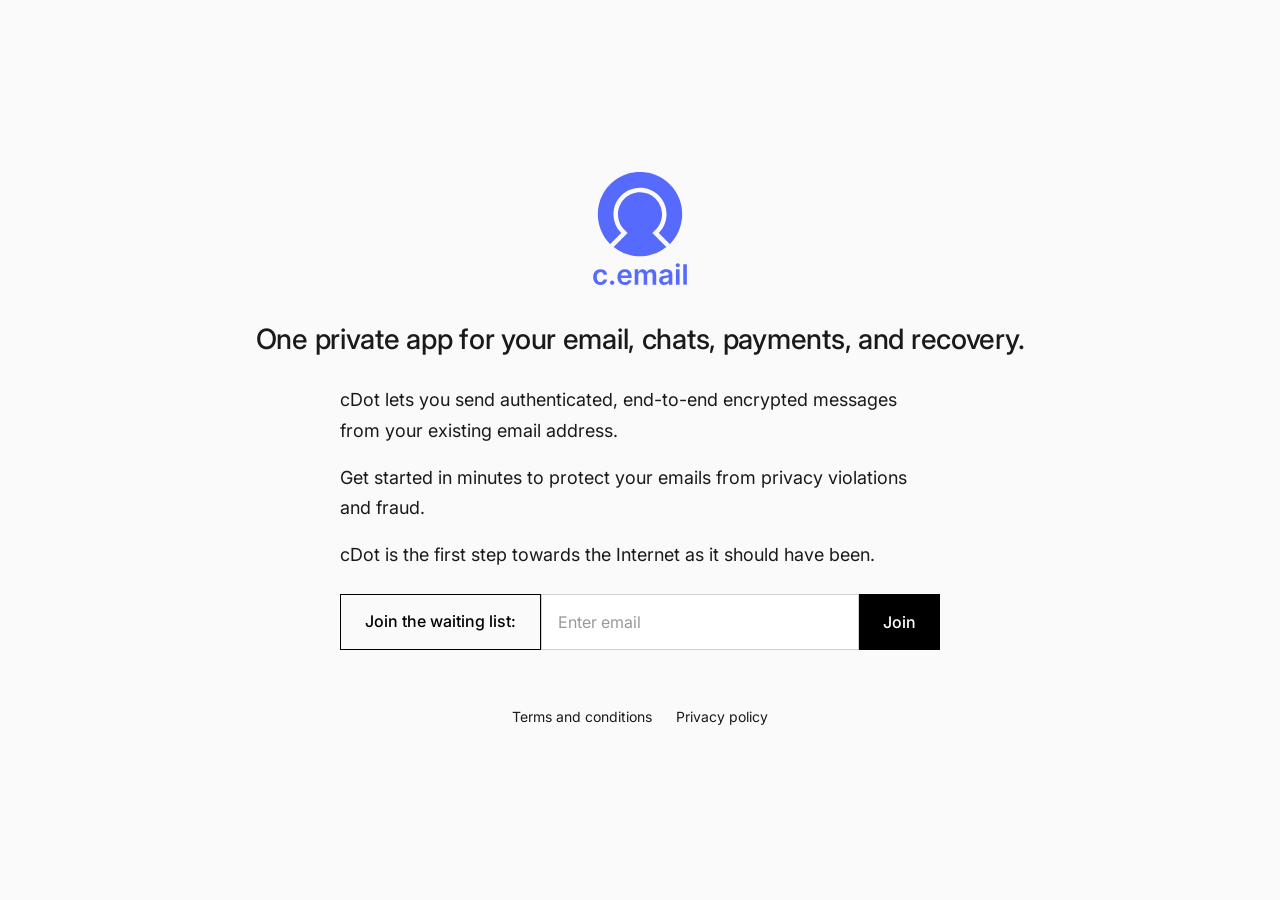
==== public/index.html @ 8ad4e6ab "change c.email to c.dot" ====
<!doctype html>
<html lang="en">
  <head>
    <meta charset="UTF-8" />
    <meta name="viewport" content="width=device-width, initial-scale=1.0" />
    <meta
      name="description"
      content="cDot - one private app for your email, chats, payments, and recovery."
    />
    <title>cDot</title>
    <link rel="preconnect" href="https://fonts.googleapis.com" />
    <link rel="preconnect" href="https://fonts.gstatic.com" crossorigin />
    <link
      href="https://fonts.googleapis.com/css2?family=Inter:wght@400;500;600;700&display=swap"
      rel="stylesheet"
    />
    <link rel="stylesheet" href="styles.css" />
    <link rel="icon" type="image/png" href="/favicon-96x96.png" sizes="96x96" />
    <link rel="icon" type="image/svg+xml" href="/favicon.svg" />
    <link rel="shortcut icon" href="/favicon.ico" />
    <link rel="apple-touch-icon" sizes="180x180" href="/apple-touch-icon.png" />
    <link rel="manifest" href="/site.webmanifest" />
  </head>
  <body>
    <main class="container">
      <div class="content">
        <img src="assets/logo.svg" alt="c.email logo" class="logo" />

        <p class="slogan">One private app for your email, chats, payments, and recovery.</p>

        <div class="description">
          <p>
            cDot lets you send authenticated, end-to-end encrypted messages
            from your existing email address.
          </p>
          <p>
            Get started in minutes to protect your emails from privacy
            violations and fraud.
          </p>
          <p>
            cDot is the first step towards the Internet as it should have
            been.
          </p>
        </div>

        <form
          name="waiting-list"
          method="POST"
          netlify
          class="waiting-list-form"
          id="waiting-list-form"
        >
          <input type="hidden" name="form-name" value="waiting-list" />
          <div class="form-group">
            <div class="button-banner">Join the waiting list:</div>
            <input
              type="email"
              name="email"
              placeholder="Enter email"
              required
              class="email-input"
            />
            <button type="submit" class="button-banner submit-button">
              Join
            </button>
          </div>
        </form>

        <div
          class="thank-you-message"
          id="thank-you-message"
          style="display: none"
        >
          <p>Thank you for joining! We'll be in touch soon.</p>
        </div>

        <footer class="footer">
          <a href="terms.html">Terms and conditions</a>
          <a href="privacy.html">Privacy policy</a>
        </footer>
      </div>
    </main>

    <script src="script.js"></script>
  </body>
</html>
---- public/styles.css ----
/* Reset and base styles */
* {
    margin: 0;
    padding: 0;
    box-sizing: border-box;
}

body {
    font-family: 'Inter', -apple-system, BlinkMacSystemFont, 'Segoe UI', Roboto, Oxygen, Ubuntu, Cantarell, sans-serif;
    background-color: #fafafa;
    color: #1a1a1a;
    line-height: 1.6;
    min-height: 100vh;
    display: flex;
    align-items: center;
    justify-content: center;
    padding: 20px;
}

.container {
    width: 100%;
    max-width: 800px;
    margin: 0 auto;
}

.content {
    text-align: center;
    display: flex;
    flex-direction: column;
    align-items: center;
    gap: 24px;
}

/* Logo */
.logo {
    width: 100px;
    height: auto;
    margin-bottom: 8px;
}

/* Brand name */
.brand-name {
    font-size: clamp(32px, 5vw, 48px);
    font-weight: 700;
    color: #1a1a1a;
    margin: 0;
    letter-spacing: -0.02em;
}

/* Slogan */
.slogan {
    font-size: clamp(20px, 3vw, 28px);
    font-weight: 500;
    color: #1a1a1a;
    margin: 0;
    letter-spacing: -0.01em;
}

/* Description paragraphs */
.description {
    text-align: left;
    max-width: 600px;
    margin: 0 auto;
}

.description p {
    font-size: clamp(16px, 2vw, 18px);
    font-weight: 400;
    color: #1a1a1a;
    margin-bottom: 16px;
    line-height: 1.7;
}

.description p:last-child {
    margin-bottom: 0;
}

/* Form */
.waiting-list-form {
    width: 100%;
    max-width: 600px;
    margin: 0 auto;
}

.form-group {
    display: flex;
    gap: 0;
    width: 100%;
    flex-wrap: wrap;
}

.button-banner {
    border: 1px solid #000000;
    color: #000000;
    padding: 14px 24px;
    font-family: 'Inter', sans-serif;
    font-size: clamp(14px, 2vw, 16px);
    font-weight: 500;
    white-space: nowrap;
    flex-shrink: 0;
    transition: background-color 0.2s ease;
}

.submit-button {
    cursor: pointer;
    background-color: #000000;
    border: none;
    color: #ffffff;
}

.submit-button:hover {
    background-color: #333333;
}

.submit-button:active {
    background-color: #1a1a1a;
}

.email-input {
    flex: 1;
    min-width: 200px;
    padding: 14px 16px;
    border: 1px solid #d0d0d0;
    font-family: 'Inter', sans-serif;
    font-size: clamp(14px, 2vw, 16px);
    color: #1a1a1a;
    background-color: #ffffff;
    outline: none;
    transition: border-color 0.2s ease;
}

.email-input:focus {
    border-color: #000000;
}

.email-input::placeholder {
    color: #999999;
}

/* Thank you message */
.thank-you-message {
    width: 100%;
    max-width: 600px;
    margin: 0 auto;
    padding: 14px 24px;
    background-color: #f0f0f0;
    border: 1px solid #d0d0d0;
    border-radius: 4px;
}

.thank-you-message p {
    font-size: clamp(14px, 2vw, 16px);
    font-weight: 500;
    color: #1a1a1a;
    margin: 0;
    text-align: center;
}

/* Footer */
.footer {
    display: flex;
    justify-content: center;
    align-items: center;
    gap: 24px;
    width: 100%;
    max-width: 600px;
    margin-left: auto;
    margin-right: auto;
    margin-top: 8px;
    padding-top: 24px;
}

.footer a {
    font-size: clamp(12px, 1.5vw, 14px);
    color: #1a1a1a;
    text-decoration: none;
    font-weight: 400;
    transition: color 0.2s ease;
}

.footer a:hover {
    color: #666666;
    text-decoration: underline;
}

/* Responsive adjustments */
@media (max-width: 767px) {
    body {
        padding: 16px;
    }
    
    .content {
        gap: 20px;
    }
    
    .logo {
        width: 80px;
    }
    
    .form-group {
        flex-direction: column;
    }
    
    .submit-button {
        width: 100%;
    }
    
    .email-input {
        width: 100%;
    }
    
    .footer {
    margin: 0 auto;
        flex-direction: column;
        align-items: center;
        gap: 12px;
    }
}

@media (min-width: 1920px) {
    .container {
        max-width: 900px;
    }
}
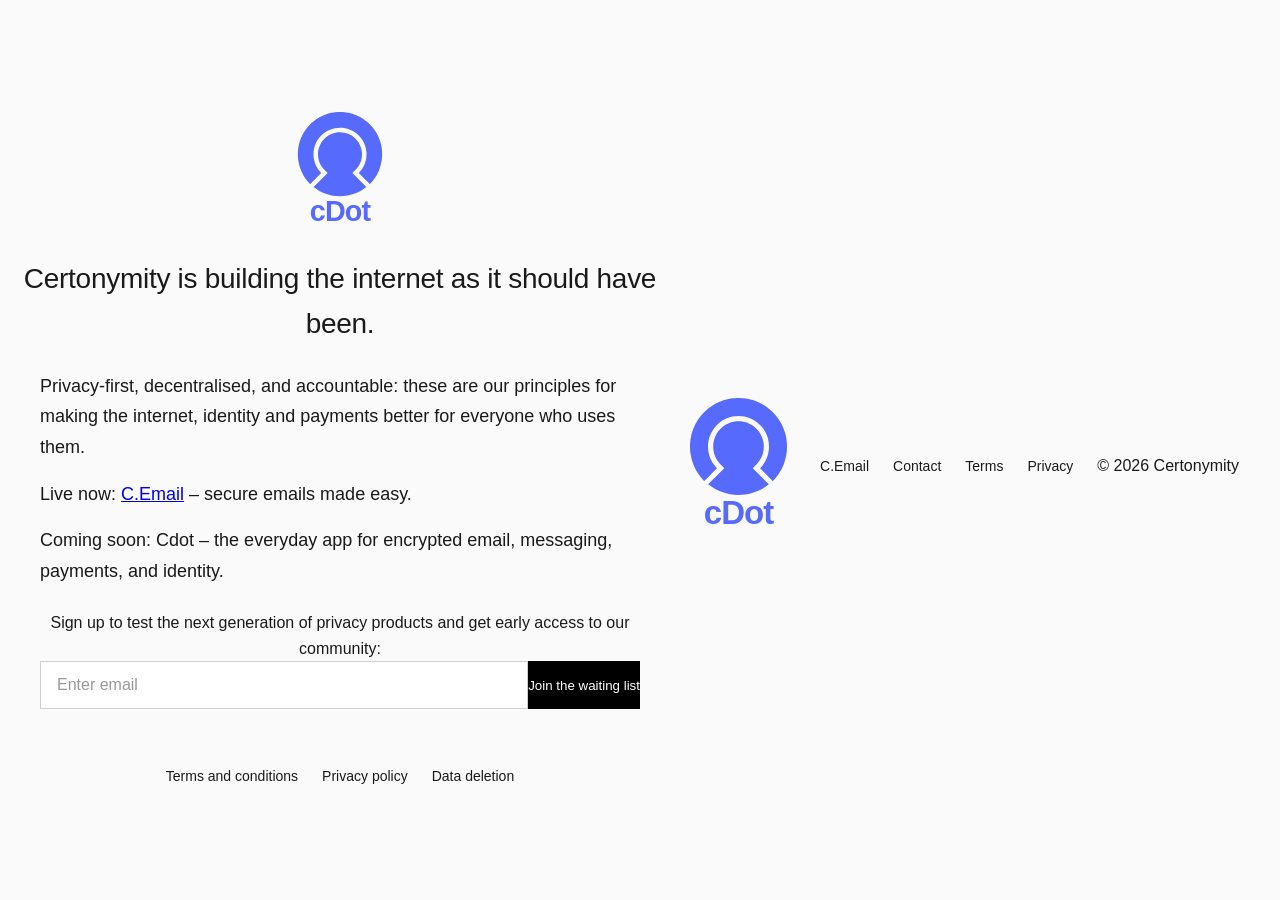
==== commit 07d22c49: "added a page that details how to delete email content" ====
--- a/public/index.html
+++ b/public/index.html
@@ -1,86 +1,57 @@
-<!doctype html>
+<!DOCTYPE html>
 <html lang="en">
-  <head>
-    <meta charset="UTF-8" />
-    <meta name="viewport" content="width=device-width, initial-scale=1.0" />
-    <meta
-      name="description"
-      content="cDot - one private app for your email, chats, payments, and recovery."
-    />
-    <title>cDot</title>
-    <link rel="preconnect" href="https://fonts.googleapis.com" />
-    <link rel="preconnect" href="https://fonts.gstatic.com" crossorigin />
-    <link
-      href="https://fonts.googleapis.com/css2?family=Inter:wght@400;500;600;700&display=swap"
-      rel="stylesheet"
-    />
-    <link rel="stylesheet" href="styles.css" />
-    <link rel="icon" type="image/png" href="/favicon-96x96.png" sizes="96x96" />
-    <link rel="icon" type="image/svg+xml" href="/favicon.svg" />
-    <link rel="shortcut icon" href="/favicon.ico" />
-    <link rel="apple-touch-icon" sizes="180x180" href="/apple-touch-icon.png" />
-    <link rel="manifest" href="/site.webmanifest" />
-  </head>
-  <body>
+<head>
+    <meta charset="UTF-8">
+    <meta name="viewport" content="width=device-width, initial-scale=1.0">
+    <meta name="description" content="Certonymity is building the internet as it should have been.">
+    <title>Certonymity</title>
+    <link rel="stylesheet" href="./styles.css">
+    <link rel="icon" type="image/svg+xml" href="./assets/logo.svg">
+</head>
+<body class="home">
     <main class="container">
       <div class="content">
-        <img src="assets/logo.svg" alt="c.email logo" class="logo" />
+        <img src="assets/logo.svg" alt="cDot logo" class="logo" />
 
-        <p class="slogan">One private app for your email, chats, payments, and recovery.</p>
+        <p class="slogan">Certonymity is building the internet as it should have been.</p>
 
         <div class="description">
-          <p>
-            cDot lets you send authenticated, end-to-end encrypted messages
-            from your existing email address.
-          </p>
-          <p>
-            Get started in minutes to protect your emails from privacy
-            violations and fraud.
-          </p>
-          <p>
-            cDot is the first step towards the Internet as it should have
-            been.
-          </p>
+          <p>Privacy-first, decentralised, and accountable: these are our principles for making the internet, identity and payments better for everyone who uses them.</p>
+          <p>Live now: <a href="https://c.email/">C.Email</a> – secure emails made easy.</p>
+          <p>Coming soon: Cdot – the everyday app for encrypted email, messaging, payments, and identity.</p>
         </div>
 
-        <form
-          name="waiting-list"
-          method="POST"
-          netlify
-          class="waiting-list-form"
-          id="waiting-list-form"
-        >
-          <input type="hidden" name="form-name" value="waiting-list" />
+        <form class="waiting-list-form" id="waiting-list-form" method="POST" name="waiting-list" action="/?success=true">
+          <input type="hidden" name="form-name" value="waiting-list">
+          <p class="form-label">Sign up to test the next generation of privacy products and get early access to our community:</p>
           <div class="form-group">
-            <div class="button-banner">Join the waiting list:</div>
-            <input
-              type="email"
-              name="email"
-              placeholder="Enter email"
-              required
-              class="email-input"
-            />
-            <button type="submit" class="button-banner submit-button">
-              Join
-            </button>
+            <input type="email" name="email" placeholder="Enter email" required class="email-input">
+            <button type="submit" class="submit-button">Join the waiting list</button>
           </div>
         </form>
 
-        <div
-          class="thank-you-message"
-          id="thank-you-message"
-          style="display: none"
-        >
+        <div class="thank-you-message" id="thank-you-message" style="display: none">
           <p>Thank you for joining! We'll be in touch soon.</p>
         </div>
 
         <footer class="footer">
           <a href="terms.html">Terms and conditions</a>
           <a href="privacy.html">Privacy policy</a>
+          <a href="cemail-data-deletion.html">Data deletion</a>
         </footer>
       </div>
     </main>
 
-    <script src="script.js"></script>
-  </body>
+    <footer class="footer">
+      <a href="./index.html" class="footer-logo"><img src="./assets/logo.svg" alt="Certonymity"></a>
+      <a href="https://c.email/">C.Email</a>
+
+      <a href="mailto:info@certonymity.com">Contact</a>
+      <a href="./terms/">Terms</a>
+      <a href="./privacy/">Privacy</a>
+      <span class="footer-copyright">&copy; 2026 Certonymity</span>
+    </footer>
+
+    <script src="./script.js"></script>
+</body>
 </html>
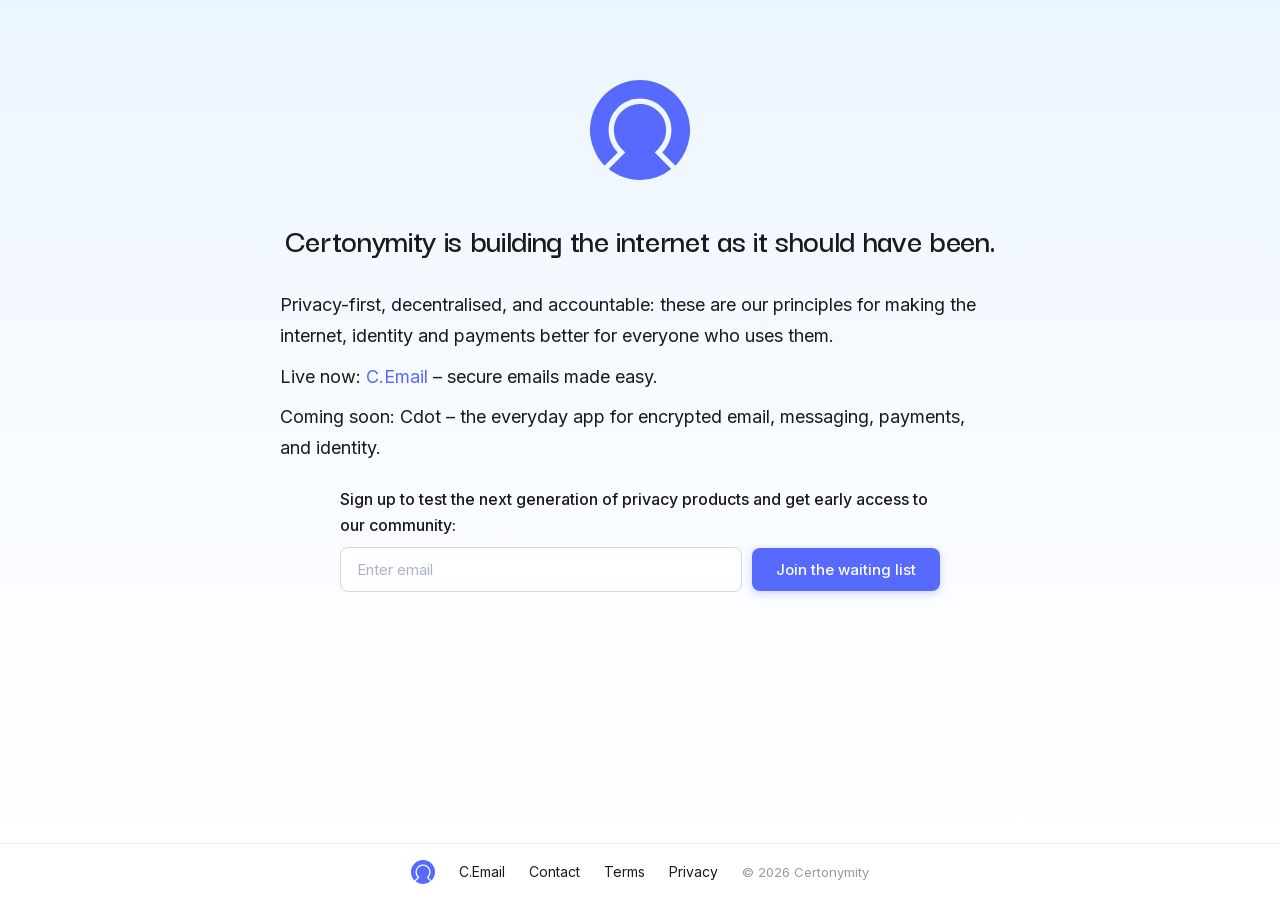
==== commit 53f3bbbe: "Rebrand to Certonymity: redesigned homepage, self-hosted fonts, clean URLs - New design: Darker Grot" ====
--- a/public/index.html
+++ b/public/index.html
@@ -11,7 +11,7 @@
 <body class="home">
     <main class="container">
       <div class="content">
-        <img src="assets/logo.svg" alt="cDot logo" class="logo" />
+        <img src="./assets/logo.svg" alt="Certonymity logo" class="logo">
 
         <p class="slogan">Certonymity is building the internet as it should have been.</p>
 
@@ -33,12 +33,6 @@
         <div class="thank-you-message" id="thank-you-message" style="display: none">
           <p>Thank you for joining! We'll be in touch soon.</p>
         </div>
-
-        <footer class="footer">
-          <a href="terms.html">Terms and conditions</a>
-          <a href="privacy.html">Privacy policy</a>
-          <a href="cemail-data-deletion.html">Data deletion</a>
-        </footer>
       </div>
     </main>
 
--- a/public/styles.css
+++ b/public/styles.css
@@ -1,29 +1,56 @@
-/* Reset and base styles */
-* {
+@font-face {
+    font-family: 'Darker Grotesque';
+    src: url('./fonts/darker-grotesque-600.woff2') format('woff2');
+    font-weight: 600;
+    font-style: normal;
+    font-display: swap;
+}
+
+@font-face {
+    font-family: 'Inter';
+    src: url('./fonts/inter-variable.woff2') format('woff2');
+    font-weight: 100 900;
+    font-style: normal;
+    font-display: swap;
+}
+
+/* ─── Reset ─────────────────────────────────────────── */
+
+*, ::before, ::after {
     margin: 0;
     padding: 0;
     box-sizing: border-box;
 }
 
+/* ─── Base ───────────────────────────────────────────── */
+
 body {
-    font-family: 'Inter', -apple-system, BlinkMacSystemFont, 'Segoe UI', Roboto, Oxygen, Ubuntu, Cantarell, sans-serif;
-    background-color: #fafafa;
+    font-family: 'Inter', -apple-system, BlinkMacSystemFont, 'Segoe UI', sans-serif;
     color: #1a1a1a;
     line-height: 1.6;
+    -webkit-font-smoothing: antialiased;
+}
+
+/* ─── Homepage layout ────────────────────────────────── */
+
+body.home {
+    background: linear-gradient(to bottom, #EBF5FF 0%, #f8fbff 50%, #ffffff 100%);
     min-height: 100vh;
     display: flex;
-    align-items: center;
+    align-items: flex-start;
     justify-content: center;
-    padding: 20px;
-}
-
-.container {
+    padding: 80px 20px 20px;
+}
+
+body.home .container {
     width: 100%;
     max-width: 800px;
-    margin: 0 auto;
-}
-
-.content {
+    min-height: calc(100vh - 100px);
+    display: flex;
+    flex-direction: column;
+}
+
+body.home .content {
     text-align: center;
     display: flex;
     flex-direction: column;
@@ -31,35 +58,53 @@
     gap: 24px;
 }
 
-/* Logo */
+/* ─── Legal pages layout ─────────────────────────────── */
+
+body.legal {
+    background-color: #ffffff;
+    min-height: 100vh;
+    display: flex;
+    flex-direction: column;
+    align-items: stretch;
+    padding: 60px 20px 40px;
+}
+
+body.legal .container {
+    width: 100%;
+    max-width: 800px;
+    margin: 0 auto;
+    flex: 1;
+}
+
+body.legal .content {
+    display: flex;
+    flex-direction: column;
+}
+
+/* ─── Logo (homepage) ────────────────────────────────── */
+
 .logo {
     width: 100px;
     height: auto;
     margin-bottom: 8px;
 }
 
-/* Brand name */
-.brand-name {
-    font-size: clamp(32px, 5vw, 48px);
-    font-weight: 700;
-    color: #1a1a1a;
-    margin: 0;
-    letter-spacing: -0.02em;
-}
-
-/* Slogan */
+/* ─── Slogan / H1 ────────────────────────────────────── */
+
 .slogan {
-    font-size: clamp(20px, 3vw, 28px);
-    font-weight: 500;
+    font-family: 'Darker Grotesque', sans-serif;
+    font-size: clamp(24px, 3.5vw, 34px);
+    font-weight: 600;
     color: #1a1a1a;
     margin: 0;
     letter-spacing: -0.01em;
 }
 
-/* Description paragraphs */
+/* ─── Description ────────────────────────────────────── */
+
 .description {
     text-align: left;
-    max-width: 600px;
+    max-width: 720px;
     margin: 0 auto;
 }
 
@@ -67,7 +112,7 @@
     font-size: clamp(16px, 2vw, 18px);
     font-weight: 400;
     color: #1a1a1a;
-    margin-bottom: 16px;
+    margin-bottom: 10px;
     line-height: 1.7;
 }
 
@@ -75,7 +120,25 @@
     margin-bottom: 0;
 }
 
-/* Form */
+.description a {
+    color: #566afd;
+    text-decoration: none;
+}
+
+.description a:hover {
+    text-decoration: underline;
+}
+
+/* ─── Waitlist form ──────────────────────────────────── */
+
+.form-label {
+    font-size: clamp(14px, 2vw, 16px);
+    font-weight: 500;
+    color: #1a1a1a;
+    margin-bottom: 8px;
+    text-align: left;
+}
+
 .waiting-list-form {
     width: 100%;
     max-width: 600px;
@@ -84,60 +147,62 @@
 
 .form-group {
     display: flex;
-    gap: 0;
+    gap: 10px;
     width: 100%;
     flex-wrap: wrap;
-}
-
-.button-banner {
-    border: 1px solid #000000;
-    color: #000000;
-    padding: 14px 24px;
+    align-items: center;
+}
+
+.email-input {
+    flex: 1;
+    min-width: 200px;
+    padding: 12px 16px;
+    border: 1px solid #ccd9f0;
+    border-radius: 8px;
     font-family: 'Inter', sans-serif;
-    font-size: clamp(14px, 2vw, 16px);
+    font-size: clamp(14px, 2vw, 15px);
+    color: #1a1a1a;
+    background-color: #ffffff;
+    outline: none;
+    transition: border-color 0.2s ease, box-shadow 0.2s ease;
+}
+
+.email-input:focus {
+    border-color: #566afd;
+    box-shadow: 0 0 0 3px rgba(86, 106, 253, 0.12);
+}
+
+.email-input::placeholder {
+    color: #aab4c8;
+}
+
+.submit-button {
+    cursor: pointer;
+    background-color: #566afd;
+    border: none;
+    border-radius: 8px;
+    color: #ffffff;
+    padding: 12px 24px;
+    font-family: 'Inter', sans-serif;
+    font-size: clamp(14px, 2vw, 15px);
     font-weight: 500;
     white-space: nowrap;
     flex-shrink: 0;
-    transition: background-color 0.2s ease;
-}
-
-.submit-button {
-    cursor: pointer;
-    background-color: #000000;
-    border: none;
-    color: #ffffff;
+    transition: background-color 0.2s ease, box-shadow 0.2s ease;
+    box-shadow: 0 2px 8px rgba(86, 106, 253, 0.3);
 }
 
 .submit-button:hover {
-    background-color: #333333;
+    background-color: #4557e0;
+    box-shadow: 0 4px 12px rgba(86, 106, 253, 0.4);
 }
 
 .submit-button:active {
-    background-color: #1a1a1a;
-}
-
-.email-input {
-    flex: 1;
-    min-width: 200px;
-    padding: 14px 16px;
-    border: 1px solid #d0d0d0;
-    font-family: 'Inter', sans-serif;
-    font-size: clamp(14px, 2vw, 16px);
-    color: #1a1a1a;
-    background-color: #ffffff;
-    outline: none;
-    transition: border-color 0.2s ease;
-}
-
-.email-input:focus {
-    border-color: #000000;
-}
-
-.email-input::placeholder {
-    color: #999999;
-}
-
-/* Thank you message */
+    background-color: #3a48c8;
+}
+
+/* ─── Thank you message ──────────────────────────────── */
+
 .thank-you-message {
     width: 100%;
     max-width: 600px;
@@ -156,18 +221,91 @@
     text-align: center;
 }
 
-/* Footer */
+/* ─── Legal page content ─────────────────────────────── */
+
+.back-link {
+    display: inline-block;
+    margin-bottom: 32px;
+    color: #566afd;
+    text-decoration: none;
+    font-size: 14px;
+    font-weight: 500;
+    align-self: flex-start;
+}
+
+.back-link:hover {
+    text-decoration: underline;
+}
+
+.page-content {
+    text-align: left;
+    max-width: 800px;
+    margin: 0 auto;
+}
+
+.page-content h1 {
+    font-family: 'Darker Grotesque', sans-serif;
+    font-size: clamp(28px, 4vw, 38px);
+    font-weight: 600;
+    margin-bottom: 24px;
+    color: #1a1a1a;
+    letter-spacing: -0.01em;
+}
+
+.page-content h2 {
+    font-family: 'Darker Grotesque', sans-serif;
+    font-size: clamp(18px, 2.5vw, 22px);
+    font-weight: 600;
+    margin-top: 32px;
+    margin-bottom: 12px;
+    color: #1a1a1a;
+    letter-spacing: -0.01em;
+}
+
+.page-content p {
+    font-size: clamp(15px, 2vw, 17px);
+    line-height: 1.7;
+    margin-bottom: 16px;
+    color: #3a3a3a;
+}
+
+.page-content a {
+    color: #566afd;
+    text-decoration: none;
+}
+
+.page-content a:hover {
+    text-decoration: underline;
+}
+
+.last-updated {
+    font-size: 13px;
+    color: #999999;
+    margin-top: 48px;
+}
+
+/* ─── Footer ─────────────────────────────────────────── */
+
 .footer {
     display: flex;
     justify-content: center;
     align-items: center;
     gap: 24px;
-    width: 100%;
-    max-width: 600px;
-    margin-left: auto;
-    margin-right: auto;
-    margin-top: 8px;
-    padding-top: 24px;
+    padding: 16px 24px;
+    border-top: 1px solid rgba(86, 106, 253, 0.1);
+    background-color: rgba(255, 255, 255, 0.85);
+}
+
+body.home .footer {
+    position: fixed;
+    bottom: 0;
+    left: 0;
+    right: 0;
+    backdrop-filter: blur(8px);
+}
+
+body.legal .footer {
+    margin-top: 48px;
 }
 
 .footer a {
@@ -183,42 +321,70 @@
     text-decoration: underline;
 }
 
-/* Responsive adjustments */
+.footer-logo img {
+    height: 24px;
+    width: auto;
+    display: block;
+}
+
+.footer-copyright {
+    font-size: clamp(11px, 1.5vw, 13px);
+    color: #999999;
+    white-space: nowrap;
+}
+
+/* ─── Responsive ─────────────────────────────────────── */
+
 @media (max-width: 767px) {
-    body {
-        padding: 16px;
-    }
-    
+    body.home {
+        padding: 40px 16px 80px; /* extra bottom padding clears fixed footer */
+    }
+
+    body.legal {
+        padding: 40px 16px 24px;
+    }
+
+    .logo {
+        width: 80px;
+    }
+
     .content {
         gap: 20px;
     }
-    
-    .logo {
-        width: 80px;
-    }
-    
+
+    .slogan {
+        font-size: clamp(26px, 7vw, 34px);
+    }
+
+    .description {
+        text-align: center;
+    }
+
+    .form-label {
+        text-align: center;
+    }
+
     .form-group {
         flex-direction: column;
     }
-    
+
     .submit-button {
         width: 100%;
     }
-    
+
     .email-input {
         width: 100%;
     }
-    
+
     .footer {
-    margin: 0 auto;
-        flex-direction: column;
-        align-items: center;
-        gap: 12px;
+        flex-wrap: wrap;
+        gap: 12px 20px;
+        padding: 12px 16px;
     }
 }
 
 @media (min-width: 1920px) {
-    .container {
+    body.home .container {
         max-width: 900px;
     }
 }
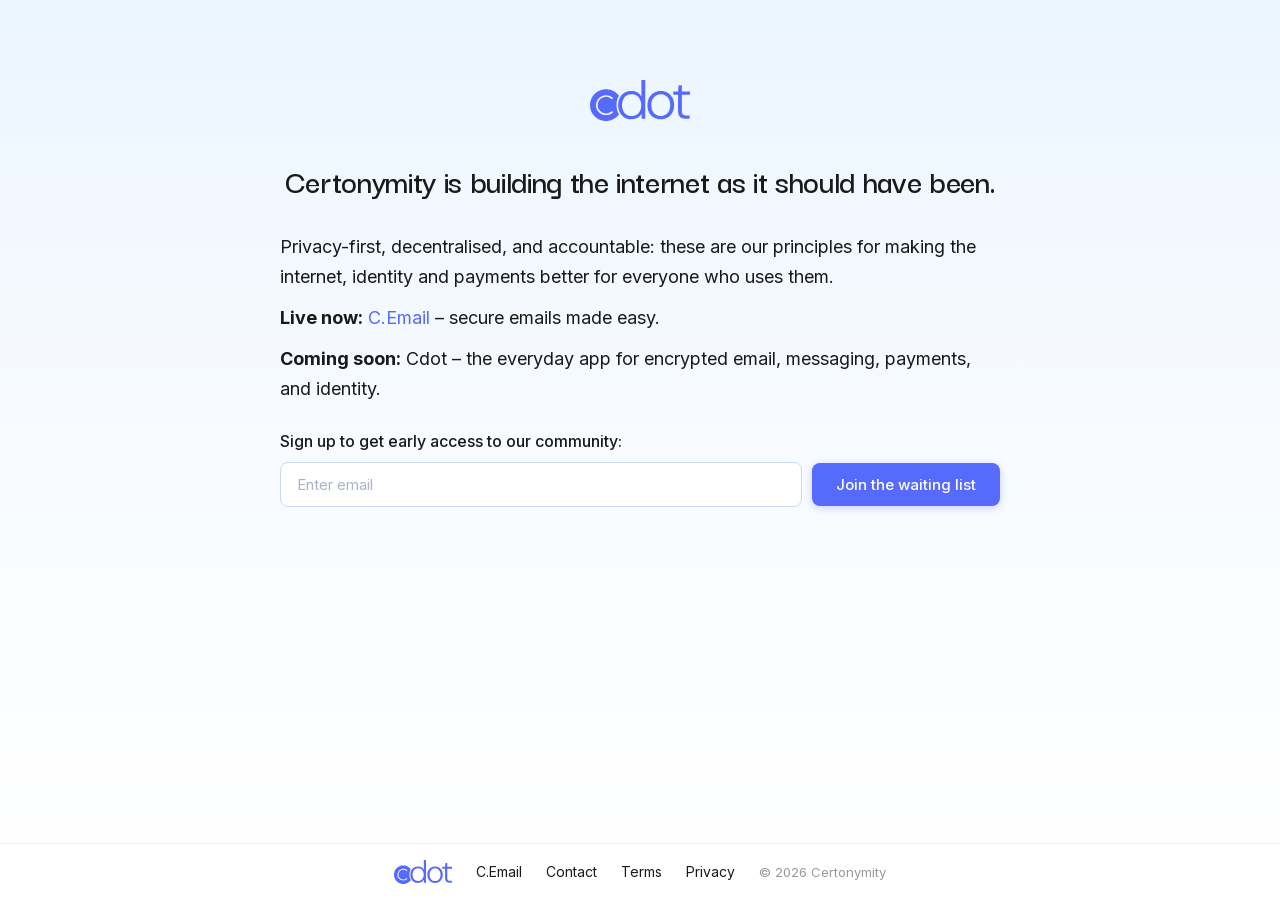
==== commit 7838b2b8: "Update logo, copy tweaks, form label shortening, wider description" ====
--- a/public/index.html
+++ b/public/index.html
@@ -17,13 +17,13 @@
 
         <div class="description">
           <p>Privacy-first, decentralised, and accountable: these are our principles for making the internet, identity and payments better for everyone who uses them.</p>
-          <p>Live now: <a href="https://c.email/">C.Email</a> – secure emails made easy.</p>
-          <p>Coming soon: Cdot – the everyday app for encrypted email, messaging, payments, and identity.</p>
+          <p><strong>Live now:</strong> <a href="https://c.email/">C.Email</a> – secure emails made easy.</p>
+          <p><strong>Coming soon:</strong> Cdot – the everyday app for encrypted email, messaging, payments, and identity.</p>
         </div>
 
         <form class="waiting-list-form" id="waiting-list-form" method="POST" name="waiting-list" action="/?success=true">
           <input type="hidden" name="form-name" value="waiting-list">
-          <p class="form-label">Sign up to test the next generation of privacy products and get early access to our community:</p>
+          <p class="form-label">Sign up to get early access to our community:</p>
           <div class="form-group">
             <input type="email" name="email" placeholder="Enter email" required class="email-input">
             <button type="submit" class="submit-button">Join the waiting list</button>
--- a/public/styles.css
+++ b/public/styles.css
@@ -141,7 +141,7 @@
 
 .waiting-list-form {
     width: 100%;
-    max-width: 600px;
+    max-width: 720px;
     margin: 0 auto;
 }
 
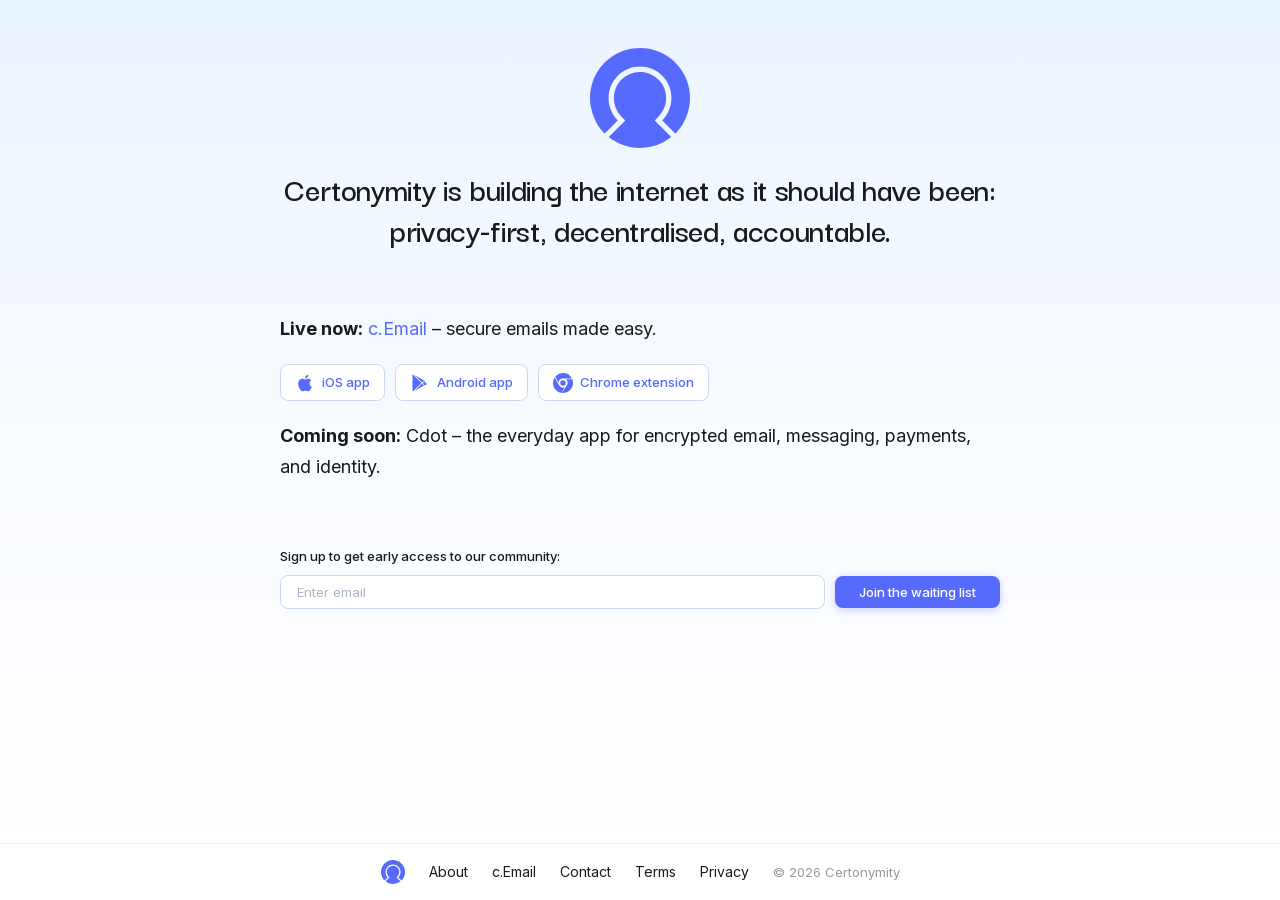
==== commit d4d50c4d: "SEO, AI visibility, audit fixes, and About page Audit fixes: - Merge duplicate .footer CSS rules int" ====
--- a/public/index.html
+++ b/public/index.html
@@ -3,8 +3,36 @@
 <head>
     <meta charset="UTF-8">
     <meta name="viewport" content="width=device-width, initial-scale=1.0">
-    <meta name="description" content="Certonymity is building the internet as it should have been.">
+    <meta name="description" content="Certonymity is building the internet as it should have been: privacy-first, decentralised, accountable.">
+    <meta property="og:title" content="Certonymity">
+    <meta property="og:description" content="Certonymity is building the internet as it should have been: privacy-first, decentralised, accountable.">
+    <meta property="og:type" content="website">
+    <meta property="og:url" content="https://certonymity.com/">
+    <meta property="og:image" content="https://certonymity.com/assets/og-image.png">
+    <meta name="twitter:card" content="summary_large_image">
+    <meta name="twitter:title" content="Certonymity">
+    <meta name="twitter:description" content="Certonymity is building the internet as it should have been: privacy-first, decentralised, accountable.">
+    <meta name="twitter:image" content="https://certonymity.com/assets/og-image.png">
+    <link rel="canonical" href="https://certonymity.com/">
     <title>Certonymity</title>
+    <script type="application/ld+json">
+    {
+      "@context": "https://schema.org",
+      "@type": "Organization",
+      "name": "Certonymity",
+      "url": "https://certonymity.com/",
+      "description": "Certonymity is building the internet as it should have been: privacy-first, decentralised, and accountable.",
+      "contactPoint": {
+        "@type": "ContactPoint",
+        "email": "info@certonymity.com"
+      },
+      "sameAs": [
+        "https://apps.apple.com/gb/app/c-email-secure-email/id6787208131",
+        "https://play.google.com/store/apps/details?id=org.certonym.c.email",
+        "https://chromewebstore.google.com/detail/cemail-beta/nkjndjopnihapdifnakhijbhpmcjioeb"
+      ]
+    }
+    </script>
     <link rel="stylesheet" href="./styles.css">
     <link rel="icon" type="image/svg+xml" href="./assets/logo.svg">
 </head>
@@ -13,11 +41,24 @@
       <div class="content">
         <img src="./assets/logo.svg" alt="Certonymity logo" class="logo">
 
-        <p class="slogan">Certonymity is building the internet as it should have been.</p>
+        <p class="slogan">Certonymity is building the internet as it should have been:<br>privacy-first, decentralised, accountable.</p>
 
         <div class="description">
-          <p>Privacy-first, decentralised, and accountable: these are our principles for making the internet, identity and payments better for everyone who uses them.</p>
-          <p><strong>Live now:</strong> <a href="https://c.email/">C.Email</a> – secure emails made easy.</p>
+          <p><strong>Live now:</strong> <a href="https://c.email/">c.Email</a> – secure emails made easy.</p>
+          <div class="store-links">
+            <a href="https://apps.apple.com/gb/app/c-email-secure-email/id6787208131" class="store-link" aria-label="Download on the App Store">
+              <svg viewBox="0 0 24 24" width="20" height="20" fill="currentColor" xmlns="http://www.w3.org/2000/svg"><path d="M18.71 19.5c-.83 1.24-1.71 2.45-3.05 2.47-1.34.03-1.77-.79-3.29-.79-1.53 0-2 .77-3.27.82-1.31.05-2.3-1.32-3.14-2.53C4.25 17 2.94 12.45 4.7 9.39c.87-1.52 2.43-2.48 4.12-2.51 1.28-.02 2.5.87 3.29.87.78 0 2.26-1.07 3.8-.91.65.03 2.47.26 3.64 1.98-.09.06-2.17 1.28-2.15 3.81.03 3.02 2.65 4.03 2.68 4.04-.03.07-.42 1.44-1.38 2.83M13 3.5c.73-.83 1.94-1.46 2.94-1.5.13 1.17-.34 2.35-1.04 3.19-.69.85-1.83 1.51-2.95 1.42-.15-1.15.41-2.35 1.05-3.11z"/></svg>
+              iOS app
+            </a>
+            <a href="https://play.google.com/store/apps/details?id=org.certonym.c.email&hl=en" class="store-link" aria-label="Get it on Google Play">
+              <svg viewBox="0 0 24 24" width="20" height="20" fill="currentColor" xmlns="http://www.w3.org/2000/svg"><path d="M3.609 1.814L13.792 12 3.61 22.186a.996.996 0 01-.61-.92V2.734a1 1 0 01.609-.92zm10.89 10.893l2.302 2.302-10.937 6.333 8.635-8.635zm3.199-1.67l1.984 1.149a1 1 0 010 1.728l-1.984 1.148L15.394 12l2.304-2.963zM5.864 2.658L16.8 8.99l-2.302 2.302-8.635-8.635z"/></svg>
+              Android app
+            </a>
+            <a href="https://chromewebstore.google.com/detail/cemail-beta/nkjndjopnihapdifnakhijbhpmcjioeb" class="store-link" aria-label="Install Chrome extension">
+              <svg viewBox="0 0 24 24" width="20" height="20" fill="currentColor" xmlns="http://www.w3.org/2000/svg"><path d="M12 0C8.21 0 4.831 1.757 2.632 4.501l3.953 6.848A5.454 5.454 0 0 1 12 6.545h10.691A12 12 0 0 0 12 0zM1.931 5.47A11.943 11.943 0 0 0 0 12c0 6.012 4.42 10.991 10.189 11.864l3.953-6.847a5.45 5.45 0 0 1-6.865-2.29L1.931 5.47zm13.342 2.166a5.446 5.446 0 0 1 1.45 7.014L10.79 23.836A12.016 12.016 0 0 0 12 24c6.627 0 12-5.373 12-12 0-1.54-.29-3.011-.818-4.364zM12 8.727a3.273 3.273 0 1 1 0 6.545A3.273 3.273 0 0 1 12 8.727z"/></svg>
+              Chrome extension
+            </a>
+          </div>
           <p><strong>Coming soon:</strong> Cdot – the everyday app for encrypted email, messaging, payments, and identity.</p>
         </div>
 
@@ -33,12 +74,14 @@
         <div class="thank-you-message" id="thank-you-message" style="display: none">
           <p>Thank you for joining! We'll be in touch soon.</p>
         </div>
+
       </div>
     </main>
 
     <footer class="footer">
       <a href="./index.html" class="footer-logo"><img src="./assets/logo.svg" alt="Certonymity"></a>
-      <a href="https://c.email/">C.Email</a>
+      <a href="./about/">About</a>
+      <a href="https://c.email/">c.Email</a>
 
       <a href="mailto:info@certonymity.com">Contact</a>
       <a href="./terms/">Terms</a>
--- a/public/styles.css
+++ b/public/styles.css
@@ -39,7 +39,7 @@
     display: flex;
     align-items: flex-start;
     justify-content: center;
-    padding: 80px 20px 20px;
+    padding: 48px 20px 20px;
 }
 
 body.home .container {
@@ -55,7 +55,7 @@
     display: flex;
     flex-direction: column;
     align-items: center;
-    gap: 24px;
+    gap: 36px;
 }
 
 /* ─── Legal pages layout ─────────────────────────────── */
@@ -96,8 +96,9 @@
     font-size: clamp(24px, 3.5vw, 34px);
     font-weight: 600;
     color: #1a1a1a;
-    margin: 0;
+    margin: -24px 0 28px;
     letter-spacing: -0.01em;
+    line-height: 1.2;
 }
 
 /* ─── Description ────────────────────────────────────── */
@@ -129,10 +130,42 @@
     text-decoration: underline;
 }
 
+/* ─── Store links ────────────────────────────────────── */
+
+.store-links {
+    display: flex;
+    gap: 10px;
+    flex-wrap: wrap;
+    justify-content: flex-start;
+    margin-top: 20px;
+    margin-bottom: 20px;
+}
+
+.store-link {
+    display: inline-flex;
+    align-items: center;
+    gap: 7px;
+    padding: 7px 14px;
+    border: 1px solid #ccd9f0;
+    border-radius: 8px;
+    background-color: #ffffff;
+    color: #1a1a1a;
+    font-size: 13px;
+    font-weight: 500;
+    text-decoration: none;
+    transition: border-color 0.2s ease, box-shadow 0.2s ease;
+}
+
+.store-link:hover {
+    border-color: #566afd;
+    box-shadow: 0 0 0 3px rgba(86, 106, 253, 0.12);
+    text-decoration: none;
+}
+
 /* ─── Waitlist form ──────────────────────────────────── */
 
 .form-label {
-    font-size: clamp(14px, 2vw, 16px);
+    font-size: clamp(12px, 1.5vw, 13px);
     font-weight: 500;
     color: #1a1a1a;
     margin-bottom: 8px;
@@ -142,7 +175,7 @@
 .waiting-list-form {
     width: 100%;
     max-width: 720px;
-    margin: 0 auto;
+    margin: 28px auto 0;
 }
 
 .form-group {
@@ -156,11 +189,11 @@
 .email-input {
     flex: 1;
     min-width: 200px;
-    padding: 12px 16px;
+    padding: 8px 16px;
     border: 1px solid #ccd9f0;
     border-radius: 8px;
     font-family: 'Inter', sans-serif;
-    font-size: clamp(14px, 2vw, 15px);
+    font-size: clamp(12px, 1.5vw, 13px);
     color: #1a1a1a;
     background-color: #ffffff;
     outline: none;
@@ -182,9 +215,9 @@
     border: none;
     border-radius: 8px;
     color: #ffffff;
-    padding: 12px 24px;
+    padding: 8px 24px;
     font-family: 'Inter', sans-serif;
-    font-size: clamp(14px, 2vw, 15px);
+    font-size: clamp(12px, 1.5vw, 13px);
     font-weight: 500;
     white-space: nowrap;
     flex-shrink: 0;
@@ -223,20 +256,6 @@
 
 /* ─── Legal page content ─────────────────────────────── */
 
-.back-link {
-    display: inline-block;
-    margin-bottom: 32px;
-    color: #566afd;
-    text-decoration: none;
-    font-size: 14px;
-    font-weight: 500;
-    align-self: flex-start;
-}
-
-.back-link:hover {
-    text-decoration: underline;
-}
-
 .page-content {
     text-align: left;
     max-width: 800px;
@@ -269,6 +288,17 @@
     color: #3a3a3a;
 }
 
+.page-content ul {
+    margin: 0 0 16px 20px;
+}
+
+.page-content ul li {
+    font-size: clamp(15px, 2vw, 17px);
+    line-height: 1.7;
+    margin-bottom: 6px;
+    color: #3a3a3a;
+}
+
 .page-content a {
     color: #566afd;
     text-decoration: none;
@@ -287,6 +317,10 @@
 /* ─── Footer ─────────────────────────────────────────── */
 
 .footer {
+    position: fixed;
+    bottom: 0;
+    left: 0;
+    right: 0;
     display: flex;
     justify-content: center;
     align-items: center;
@@ -294,18 +328,11 @@
     padding: 16px 24px;
     border-top: 1px solid rgba(86, 106, 253, 0.1);
     background-color: rgba(255, 255, 255, 0.85);
-}
-
-body.home .footer {
-    position: fixed;
-    bottom: 0;
-    left: 0;
-    right: 0;
     backdrop-filter: blur(8px);
 }
 
-body.legal .footer {
-    margin-top: 48px;
+body.legal {
+    padding-bottom: 80px;
 }
 
 .footer a {
@@ -341,7 +368,7 @@
     }
 
     body.legal {
-        padding: 40px 16px 24px;
+        padding: 40px 16px 80px;
     }
 
     .logo {
